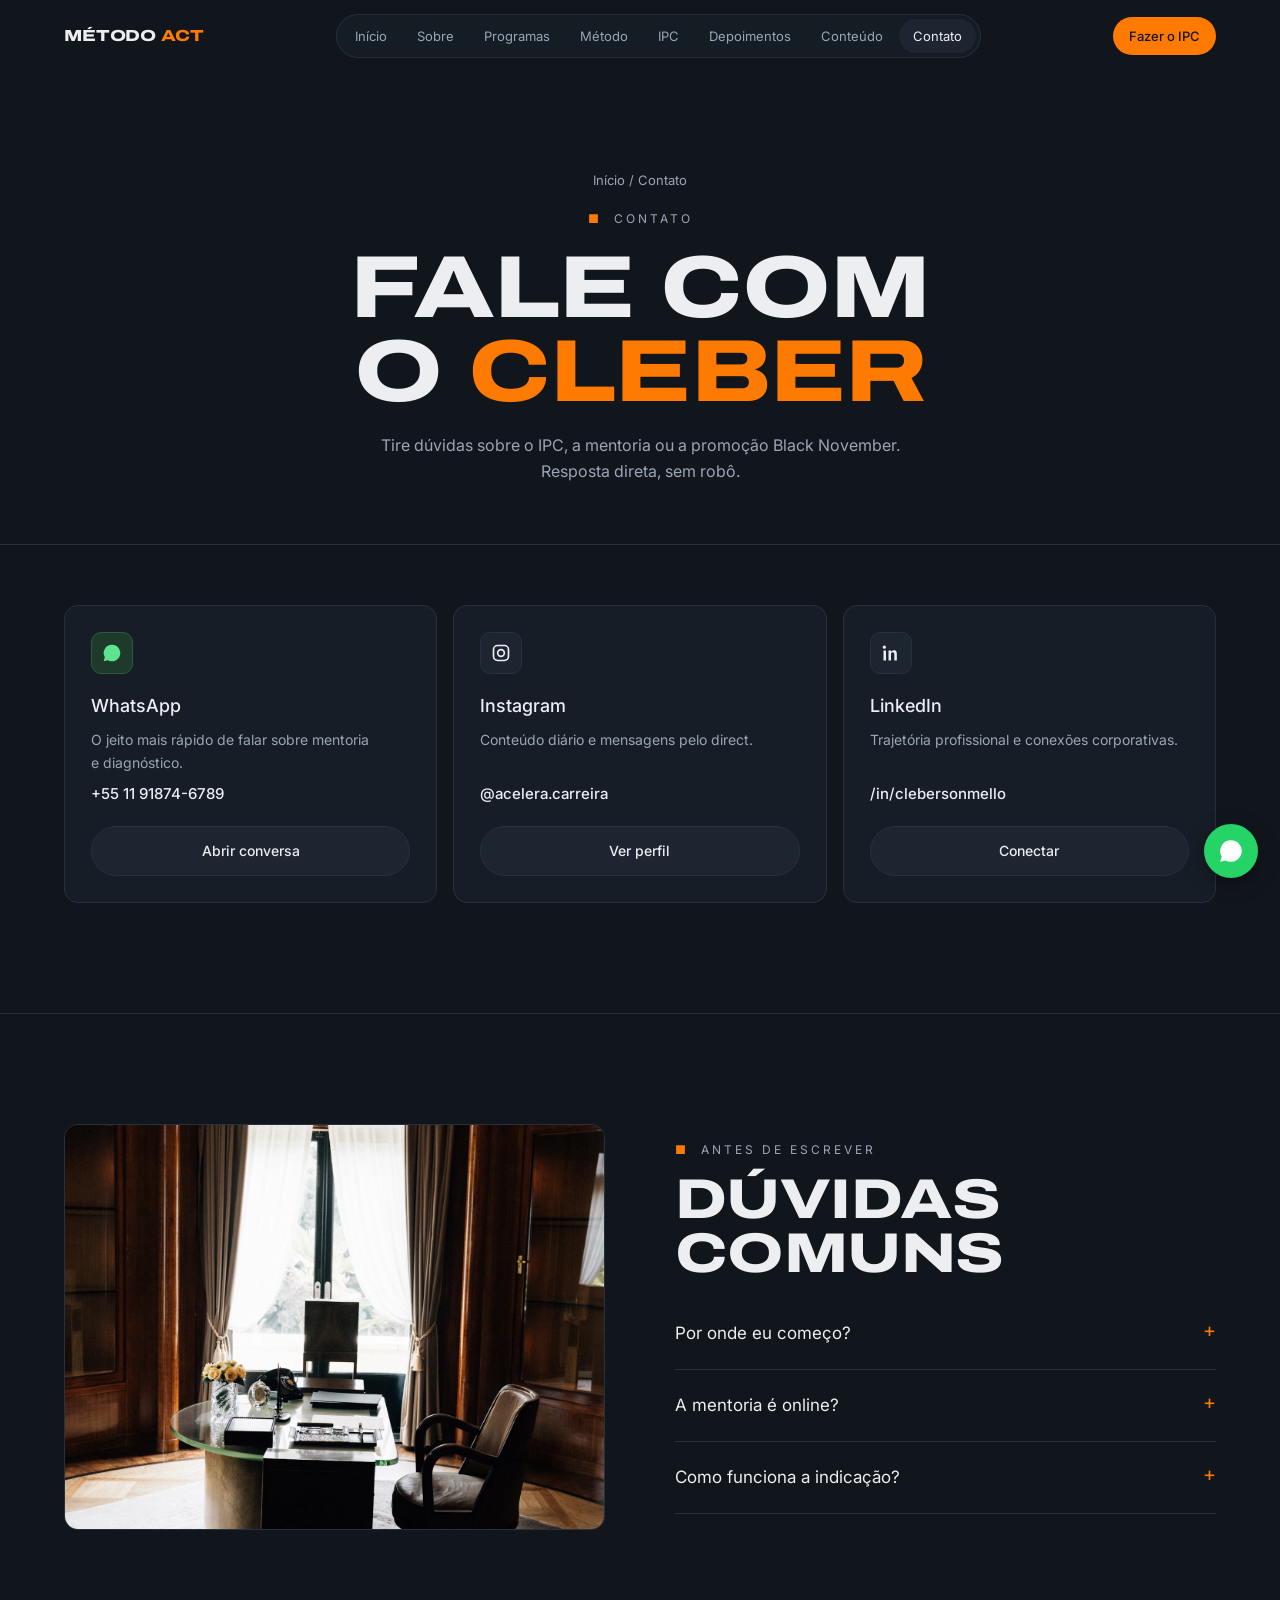
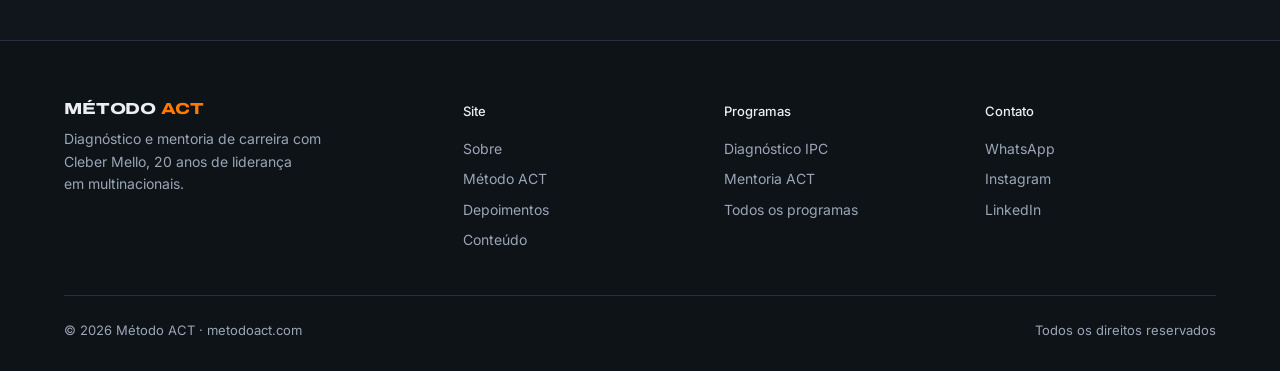
==== contato/index.html @ 3ed5beee "feat: site institucional Método ACT (multipágina) Home, Sobre, Programas, IPC, Mentoria, Método, Dep" ====
<!doctype html>
<html lang="pt-BR">
<head>
<meta charset="utf-8"><meta name="viewport" content="width=device-width,initial-scale=1">
<title>Contato · Cleber Mello</title>
<meta name="description" content="Fale com Cleber Mello pelo WhatsApp, Instagram ou LinkedIn.">
<link rel="preconnect" href="https://fonts.googleapis.com">
<link href="https://fonts.googleapis.com/css2?family=Archivo:wdth,wght@100..125,400..900&family=Inter:wght@400;500&display=swap" rel="stylesheet">
<link rel="stylesheet" href="../assets/site.css">
</head>
<body data-root="../" data-page="contato/">

<header class="phero" style="padding-bottom:60px">
  <div class="wrap center">
    <div class="crumbs"><a href="../">Início</a> / Contato</div>
    <div class="eyebrow"><b>■</b>&nbsp; Contato</div>
    <h1 class="dp">Fale com o <em>Cleber</em></h1>
    <p class="lead">Tire dúvidas sobre o IPC, a mentoria ou a promoção Black November. Resposta direta, sem robô.</p>
  </div>
</header>

<section style="padding-top:60px">
  <div class="wrap">
    <div class="grid3">
      <a class="card-g ct wa rv" href="https://wa.me/5511918746789?text=Ol%C3%A1%2C%20Cleber!%20Vim%20pelo%20site." target="_blank" rel="noopener">
        <div class="ic"><svg viewBox="0 0 24 24" fill="currentColor"><path d="M12 2a10 10 0 0 0-8.6 15.1L2 22l5-1.3A10 10 0 1 0 12 2z"/></svg></div>
        <h3>WhatsApp</h3><p>O jeito mais rápido de falar sobre mentoria e diagnóstico.</p><b>+55 11 91874-6789</b><span class="btn btn-d" style="margin-top:12px">Abrir conversa</span></a>
      <a class="card-g ct rv" href="https://www.instagram.com/acelera.carreira/" target="_blank" rel="noopener">
        <div class="ic"><svg viewBox="0 0 24 24" fill="none" stroke="currentColor" stroke-width="2"><rect x="3" y="3" width="18" height="18" rx="5"/><circle cx="12" cy="12" r="4"/></svg></div>
        <h3>Instagram</h3><p>Conteúdo diário e mensagens pelo direct.</p><b>@acelera.carreira</b><span class="btn btn-d" style="margin-top:12px">Ver perfil</span></a>
      <a class="card-g ct rv" href="https://www.linkedin.com/in/clebersonmello" target="_blank" rel="noopener">
        <div class="ic"><svg viewBox="0 0 24 24" fill="currentColor"><path d="M4 3a2 2 0 1 1 0 4 2 2 0 0 1 0-4zM3 9h3v12H3zM9 9h3v1.7c.5-.9 1.7-1.9 3.5-1.9 3.2 0 3.5 2.1 3.5 4.8V21h-3v-6.6c0-1.6 0-3.4-2-3.4s-2 1.6-2 3.3V21H9z"/></svg></div>
        <h3>LinkedIn</h3><p>Trajetória profissional e conexões corporativas.</p><b>/in/clebersonmello</b><span class="btn btn-d" style="margin-top:12px">Conectar</span></a>
    </div>
  </div>
</section>

<section>
  <div class="wrap split">
    <img class="ph rv" src="../assets/stock/escritorio-janela.webp" alt="" style="aspect-ratio:4/3" loading="lazy">
    <div class="rv">
      <div class="eyebrow"><b>■</b>&nbsp; Antes de escrever</div>
      <h2 class="dp">Dúvidas comuns</h2>
      <details><summary>Por onde eu começo?</summary><p>Pelo IPC. Ele mostra o que está travando sua evolução e serve de base para a mentoria.</p></details>
      <details><summary>A mentoria é online?</summary><p>Sim, as sessões são individuais e online.</p></details>
      <details><summary>Como funciona a indicação?</summary><p>Se a pessoa que você indicar contratar a mentoria, você ganha um diagnóstico IPC.</p></details>
    </div>
  </div>
</section>

<script src="../assets/site.js"></script>
</body>
</html>
---- assets/site.css ----
/* Método ACT — estilos compartilhados */
:root{
  --bg:#11161D;      /* grafite azulado (mais leve que preto) */
  --bg2:#161D26;     /* superfície */
  --bg3:#1C2530;     /* superfície elevada */
  --line:#263140;
  --tx:#ECEEF1;--mut:#9AA6B5;--or:#FF7A00;--or2:#FF9533;
  --w:1200px;--r:14px
}
*{box-sizing:border-box;margin:0;padding:0}
html{scroll-behavior:smooth}
body{background:var(--bg);color:var(--tx);font:16px/1.6 Inter,system-ui,sans-serif;-webkit-font-smoothing:antialiased;overflow-x:hidden}
a{color:inherit;text-decoration:none}
img{display:block;max-width:100%}
.wrap{max-width:var(--w);margin:0 auto;padding:0 24px}
.dp{font-family:Archivo,sans-serif;font-stretch:125%;font-weight:800;text-transform:uppercase;letter-spacing:-.01em;line-height:.95}
.eyebrow{font-size:12px;letter-spacing:.25em;text-transform:uppercase;color:var(--mut)}
.eyebrow b{color:var(--or);font-weight:500}
.chip{display:inline-block;border:1px solid var(--line);border-radius:99px;padding:5px 12px;font-size:13px;color:var(--mut)}
.chips{display:flex;gap:8px;flex-wrap:wrap}
.btn{display:inline-flex;align-items:center;justify-content:center;gap:8px;border-radius:99px;padding:13px 22px;font-size:14px;font-weight:500;transition:opacity .2s,background .2s;border:0;cursor:pointer;font-family:inherit}
.btn:hover{opacity:.85}
.btn-w{background:#fff;color:#11161D}.btn-d{background:var(--bg3);color:var(--tx);border:1px solid var(--line)}.btn-o{background:var(--or);color:#11161D}
section{padding:110px 0}
section+section{border-top:1px solid var(--line)}
h2.dp{font-size:clamp(32px,5vw,56px);margin:14px 0 18px}
/* funil: quebras equilibradas, sem palavra sozinha na linha */
h1,h2,h3,.quote{text-wrap:balance}
p,.lead,li{text-wrap:pretty}
.center h2,.cta-box h2{text-wrap:balance}
.lead{color:var(--mut);max-width:580px}
.center{text-align:center}.center .lead{margin:0 auto}
.head-row{display:flex;justify-content:space-between;align-items:flex-end;gap:20px;flex-wrap:wrap;margin-bottom:40px}
.head-row h2{margin-bottom:0}

/* nav */
.nav{position:fixed;inset:0 0 auto;z-index:50;transition:background .3s,border-color .3s;border-bottom:1px solid transparent}
.nav.solid{background:rgba(17,22,29,.88);backdrop-filter:blur(12px);border-color:var(--line)}
.nav-in{display:flex;align-items:center;justify-content:space-between;height:72px;gap:16px}
.logo{font-size:16px;white-space:nowrap}.logo span{color:var(--or)}
.pill{display:flex;gap:2px;background:rgba(22,29,38,.9);border:1px solid var(--line);border-radius:99px;padding:4px}
.pill a{padding:7px 14px;border-radius:99px;font-size:13px;color:var(--mut);transition:.2s;white-space:nowrap}
.pill a:hover,.pill a.on{background:var(--bg3);color:var(--tx)}
.nav-cta{padding:9px 16px;font-size:13px}
.burger{display:none;background:var(--bg3);border:1px solid var(--line);color:var(--tx);font:500 13px Inter;border-radius:99px;padding:8px 14px;cursor:pointer}

/* hero de páginas internas */
.phero{position:relative;padding:170px 0 90px;overflow:hidden;border-bottom:1px solid var(--line)}
.phero-bg{position:absolute;inset:0;width:100%;height:100%;object-fit:cover;opacity:.28}
.phero::after{content:"";position:absolute;inset:0;background:linear-gradient(180deg,rgba(17,22,29,.4),var(--bg))}
.phero .wrap{position:relative;z-index:1}
.phero h1{font-size:clamp(42px,7vw,88px);margin:18px 0 20px}
.phero h1 em,.hl{font-style:normal;color:var(--or)}
.crumbs{font-size:13px;color:var(--mut);margin-bottom:18px}.crumbs a:hover{color:var(--tx)}

/* cards genéricos */
.card-g{background:var(--bg2);border:1px solid var(--line);border-radius:var(--r);overflow:hidden;transition:border-color .2s,transform .2s}
.card-g:hover{border-color:#3a4758}
.grid2{display:grid;grid-template-columns:repeat(2,1fr);gap:16px}
.grid3{display:grid;grid-template-columns:repeat(3,1fr);gap:16px}
.grid4{display:grid;grid-template-columns:repeat(4,1fr);gap:16px}
.split{display:grid;grid-template-columns:1fr 1fr;gap:70px;align-items:center}
.ph{border-radius:var(--r);border:1px solid var(--line);width:100%;object-fit:cover}

/* números */
.nums{display:grid;grid-template-columns:repeat(4,1fr);border:1px solid var(--line);border-radius:var(--r);background:var(--bg2)}
.nums div{padding:30px 26px;border-right:1px solid var(--line)}
.nums div:last-child{border:0}
.nums .dp{font-size:44px;color:#fff}
.nums span{font-size:14px;color:var(--mut)}

/* carrossel 3D: pontas grandes, centro menor */
.car-sec{overflow:hidden}
.car{position:relative;height:520px;perspective:1400px;user-select:none;touch-action:pan-y}
.car .card{position:absolute;left:50%;top:50%;width:300px;height:430px;border-radius:var(--r);overflow:hidden;background:var(--bg2);border:1px solid var(--line);transition:transform .6s cubic-bezier(.2,.7,.2,1),opacity .6s;cursor:pointer}
.car .card img{position:absolute;inset:0;width:100%;height:100%;object-fit:cover}
.car .card::after{content:"";position:absolute;inset:0;background:linear-gradient(180deg,rgba(17,22,29,.1) 30%,rgba(17,22,29,.95))}
.car .in{position:absolute;left:0;right:0;bottom:0;padding:22px;z-index:1}
.car small{font-size:11px;letter-spacing:.2em;text-transform:uppercase;color:var(--mut)}
.car h3{font-size:22px;margin:8px 0 6px}
.car p{font-size:13px;color:var(--mut)}
.car .card.c{border-color:var(--or)}.car .card.c small{color:var(--or)}
.ctl{display:flex;justify-content:space-between;align-items:center;gap:16px}
.arrow{background:var(--bg3);border:1px solid var(--line);color:var(--tx);width:46px;height:46px;border-radius:99px;cursor:pointer;font-size:17px;flex-shrink:0;transition:background .2s}
.arrow:hover{background:var(--line)}
.car-info{text-align:center}.car-info b{display:block;font-weight:500}.car-info span{font-size:13px;color:var(--mut)}

/* slider (depoimentos etc.) */
.slider{position:relative}
.track{display:flex;gap:16px;overflow-x:auto;scroll-snap-type:x mandatory;scroll-behavior:smooth;scrollbar-width:none;padding:4px 0}
.track::-webkit-scrollbar{display:none}
.track>*{flex:0 0 calc((100% - 32px)/3);scroll-snap-align:start}
.dep{background:var(--bg2);border:1px solid var(--line);border-radius:var(--r);padding:12px;cursor:zoom-in}
.dep img{width:100%;height:auto;border-radius:10px}
.dots{display:flex;gap:6px;justify-content:center;margin-top:22px}
.dots button{width:8px;height:8px;border-radius:9px;border:0;background:var(--line);cursor:pointer;transition:.2s;padding:0}
.dots button.on{background:var(--or);width:22px}
.slider-ctl{display:flex;gap:8px}

/* lightbox */
.lb{position:fixed;inset:0;z-index:100;background:rgba(10,13,18,.92);display:none;align-items:center;justify-content:center;padding:30px}
.lb.open{display:flex}
.lb img{max-height:88vh;width:auto;border-radius:12px}
.lb .arrow{position:absolute;top:50%;transform:translateY(-50%)}
.lb .lb-p{left:20px}.lb .lb-n{right:20px}.lb .lb-x{top:20px;right:20px;transform:none}

/* método */
.act-c{padding:32px}
.act-c .dp{font-size:64px;color:var(--or)}
.act-c h3{font-size:20px;font-weight:500;margin:18px 0 6px}
.act-c p{font-size:14px;color:var(--mut)}

/* quote */
.quote{font-size:clamp(26px,3.6vw,46px);line-height:1.15;max-width:920px;font-family:Archivo;font-stretch:110%;font-weight:500;letter-spacing:-.02em}
.quote em{font-style:normal;color:var(--or)}

/* planos */
.plan{padding:26px;display:flex;flex-direction:column}
.plan.hl2{border-color:var(--or)}
.plan small{font-size:12px;color:var(--mut);letter-spacing:.1em;text-transform:uppercase}
.plan .dp{font-size:36px;margin:10px 0 4px;color:#fff}
.plan p{font-size:14px;color:var(--mut);margin-bottom:18px;flex:1}
.plan ul{list-style:none;font-size:14px;margin-bottom:22px}
.plan li{padding:7px 0;border-bottom:1px solid var(--line);color:var(--mut)}
.plan li::before{content:"✓  ";color:var(--or)}

/* biblioteca (programas) */
.lib{display:grid;grid-template-columns:230px 1fr;gap:28px;align-items:start}
.side{position:sticky;top:96px;background:var(--bg2);border:1px solid var(--line);border-radius:var(--r);padding:14px}
.side h4{font-size:11px;letter-spacing:.2em;color:var(--mut);font-weight:500;margin:8px 8px 10px}
.side button{display:flex;justify-content:space-between;width:100%;background:none;border:0;color:var(--mut);font:14px Inter;padding:9px 10px;border-radius:8px;cursor:pointer;text-align:left}
.side button.on,.side button:hover{background:var(--bg3);color:var(--tx)}
.side button.on{background:#fff;color:#11161D}
.prog{display:block}
.prog .th{position:relative;aspect-ratio:16/10;overflow:hidden}
.prog .th img{width:100%;height:100%;object-fit:cover;transition:transform .5s}
.prog:hover .th img{transform:scale(1.04)}
.prog .th span{position:absolute;top:12px;left:12px;background:rgba(17,22,29,.85);border:1px solid var(--line);border-radius:99px;font-size:11px;padding:4px 10px}
.prog .th span.o{background:var(--or);color:#11161D;border-color:var(--or)}
.prog .bd{padding:18px 18px 20px}
.prog h3{font-size:17px;font-weight:500}
.prog p{font-size:13px;color:var(--mut);margin-top:4px}

/* timeline */
.tl{border-left:1px solid var(--line);margin-top:10px}
.tl>div{padding:0 0 30px 26px;position:relative}
.tl>div::before{content:"";position:absolute;left:-5px;top:7px;width:9px;height:9px;border-radius:9px;background:var(--or)}
.tl small{color:var(--or);font-size:12px;letter-spacing:.15em;text-transform:uppercase}
.tl h3{font-size:19px;font-weight:500;margin:4px 0}
.tl p{font-size:14px;color:var(--mut)}

/* passos */
.steps{counter-reset:s}
.step{padding:26px}
.step::before{counter-increment:s;content:"0" counter(s);font-family:Archivo;font-stretch:125%;font-weight:800;font-size:28px;color:var(--or);display:block;margin-bottom:14px}
.step h3{font-size:17px;font-weight:500;margin-bottom:4px}.step p{font-size:14px;color:var(--mut)}

/* contato */
.ct{padding:26px;display:flex;flex-direction:column;gap:8px}
.ct .ic{width:42px;height:42px;border-radius:10px;background:var(--bg3);border:1px solid var(--line);display:flex;align-items:center;justify-content:center;margin-bottom:10px}
.ct .ic svg{width:20px;height:20px}
.ct.wa .ic{background:#1f3a2a;border-color:#2b5a3d;color:#5ee38f}
.ct h3{font-size:18px;font-weight:500}.ct p{font-size:14px;color:var(--mut);flex:1}
.ct b{font-weight:500;font-size:15px}

/* faq */
details{border-bottom:1px solid var(--line);padding:22px 0}
summary{cursor:pointer;font-size:17px;list-style:none;display:flex;justify-content:space-between;gap:20px}
summary::-webkit-details-marker{display:none}
summary::after{content:"+";color:var(--or);font-size:20px;line-height:1}
details[open] summary::after{content:"–"}
details p{color:var(--mut);margin-top:10px;max-width:720px;font-size:15px}

/* reels */
.reel{padding:26px;display:flex;flex-direction:column;justify-content:space-between;min-height:230px}
.reel p{font-size:18px;line-height:1.4}
.reel span{font-size:12px;color:var(--mut);margin-top:20px}

/* cta final */
.cta-box{position:relative;border-radius:20px;overflow:hidden;border:1px solid var(--line);padding:90px 40px;text-align:center}
.cta-box img{position:absolute;inset:0;width:100%;height:100%;object-fit:cover;opacity:.22}
.cta-box>*:not(img){position:relative}
.cta-box h2{max-width:820px;margin:14px auto 30px}

/* footer */
.foot{border-top:1px solid var(--line);padding:60px 0 30px;font-size:14px;color:var(--mut);background:#0E1318}
.foot-g{display:grid;grid-template-columns:1.6fr 1fr 1fr 1fr;gap:30px;margin-bottom:40px}
.foot h5{color:var(--tx);font-size:13px;font-weight:500;margin-bottom:12px}
.foot li{list-style:none;padding:4px 0}.foot a:hover{color:var(--tx)}
.foot-b{display:flex;justify-content:space-between;border-top:1px solid var(--line);padding-top:24px;font-size:13px;flex-wrap:wrap;gap:10px}

/* WhatsApp flutuante: só ícone, não cobre conteúdo */
.wa-f{position:fixed;right:22px;bottom:22px;z-index:45;width:54px;height:54px;border-radius:99px;background:#25D366;color:#fff;display:flex;align-items:center;justify-content:center;box-shadow:0 6px 20px rgba(0,0,0,.35);transition:transform .2s}
.wa-f:hover{transform:scale(1.06)}
.wa-f svg{width:26px;height:26px}

/* reveal suave */
.rv{opacity:0;transform:translateY(16px);transition:opacity .7s,transform .7s}
.rv.in{opacity:1;transform:none}

@media (max-width:1000px){
  .pill{display:none}.burger{display:block}.nav-cta{display:none}
  .pill.open{display:flex;flex-direction:column;position:absolute;top:72px;left:16px;right:16px;border-radius:var(--r);padding:8px}
  .pill.open a{padding:12px 14px}
  .split,.lib{grid-template-columns:1fr;gap:40px}
  .side{position:static;display:flex;flex-wrap:wrap;gap:6px}.side h4{width:100%}.side button{width:auto}
  .grid3,.grid4{grid-template-columns:1fr 1fr}
  .foot-g{grid-template-columns:1fr 1fr}
  .track>*{flex-basis:calc((100% - 16px)/2)}
}
@media (max-width:640px){
  .wrap{padding:0 16px}
  section{padding:80px 0}
  .grid2,.grid3,.grid4{grid-template-columns:1fr}
  .nums{grid-template-columns:1fr 1fr}.nums div:nth-child(2){border-right:0}.nums div:nth-child(-n+2){border-bottom:1px solid var(--line)}
  .car{height:420px}.car .card{width:210px;height:310px}
  .track>*{flex-basis:85%}
  .phero{padding:130px 0 60px}
  .cta-box{padding:60px 20px}
  .foot-g{grid-template-columns:1fr}
  .wa-f{width:50px;height:50px;right:16px;bottom:16px}
}
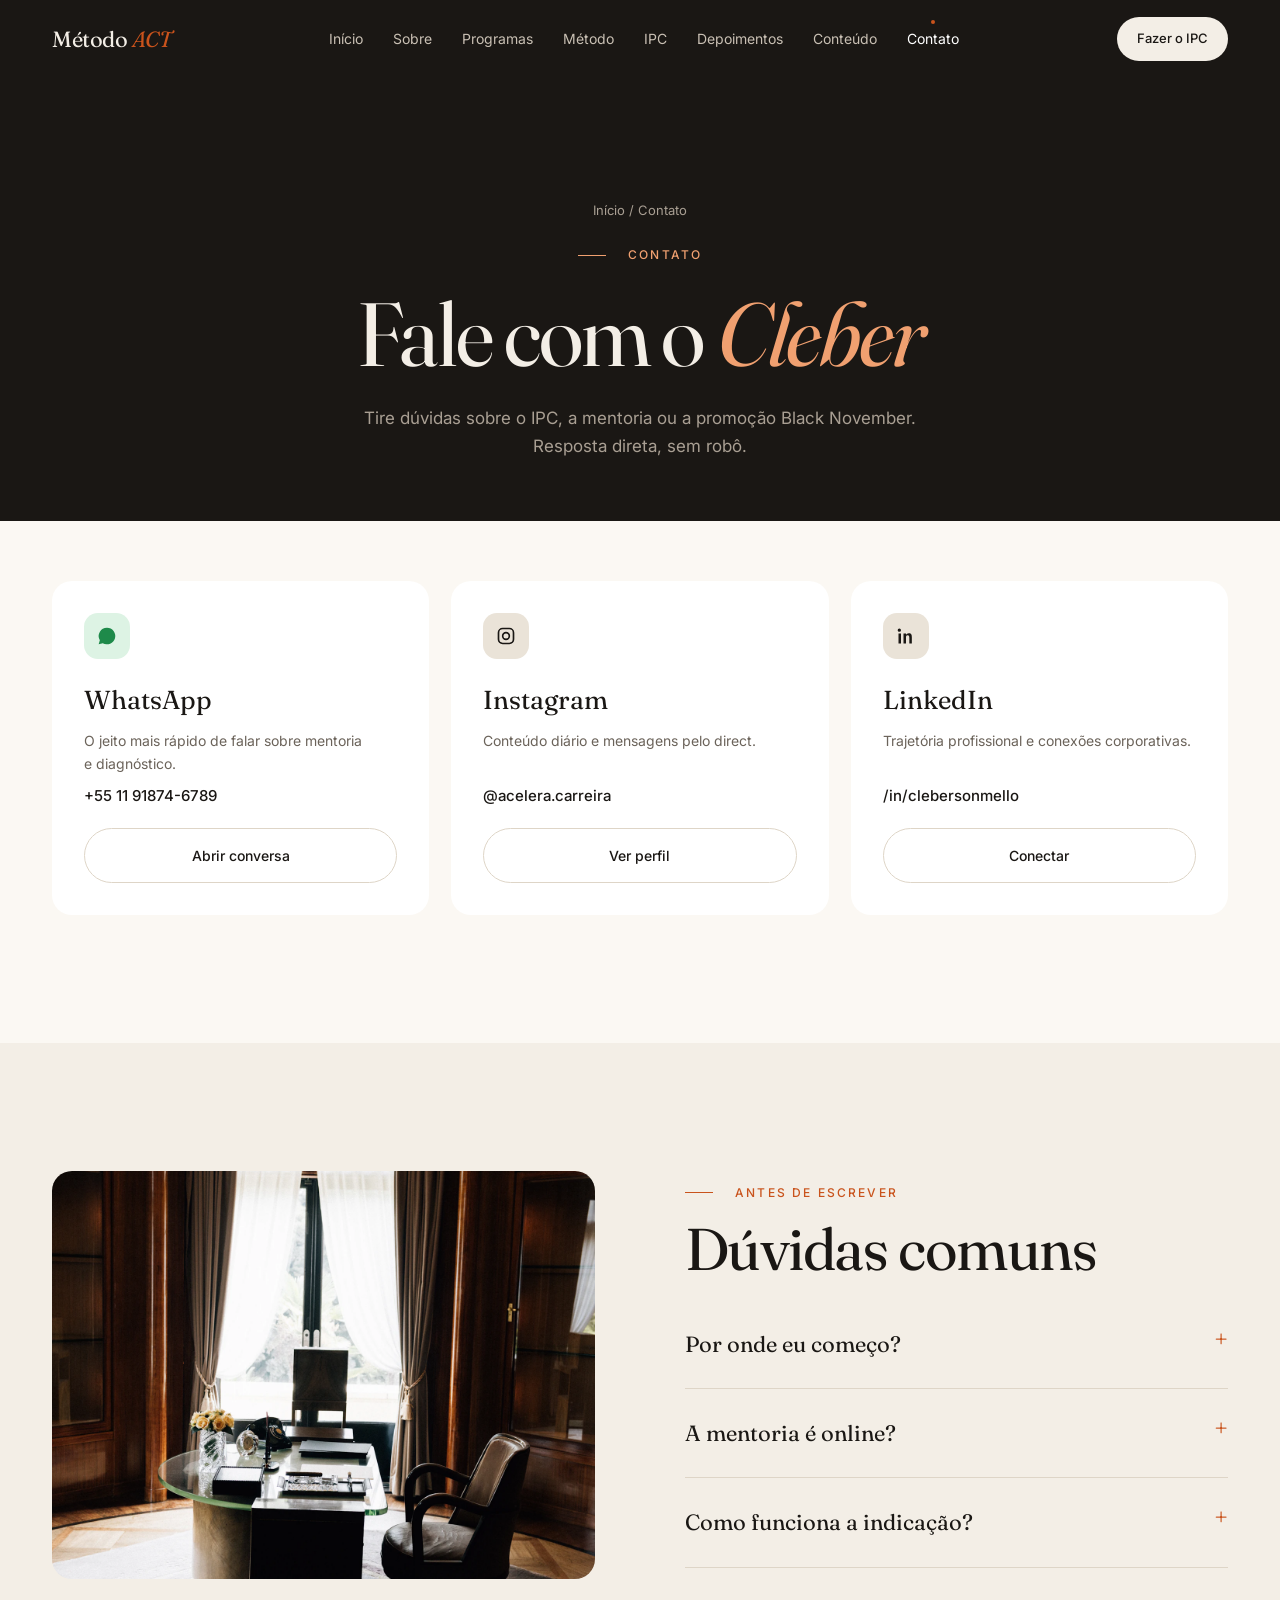
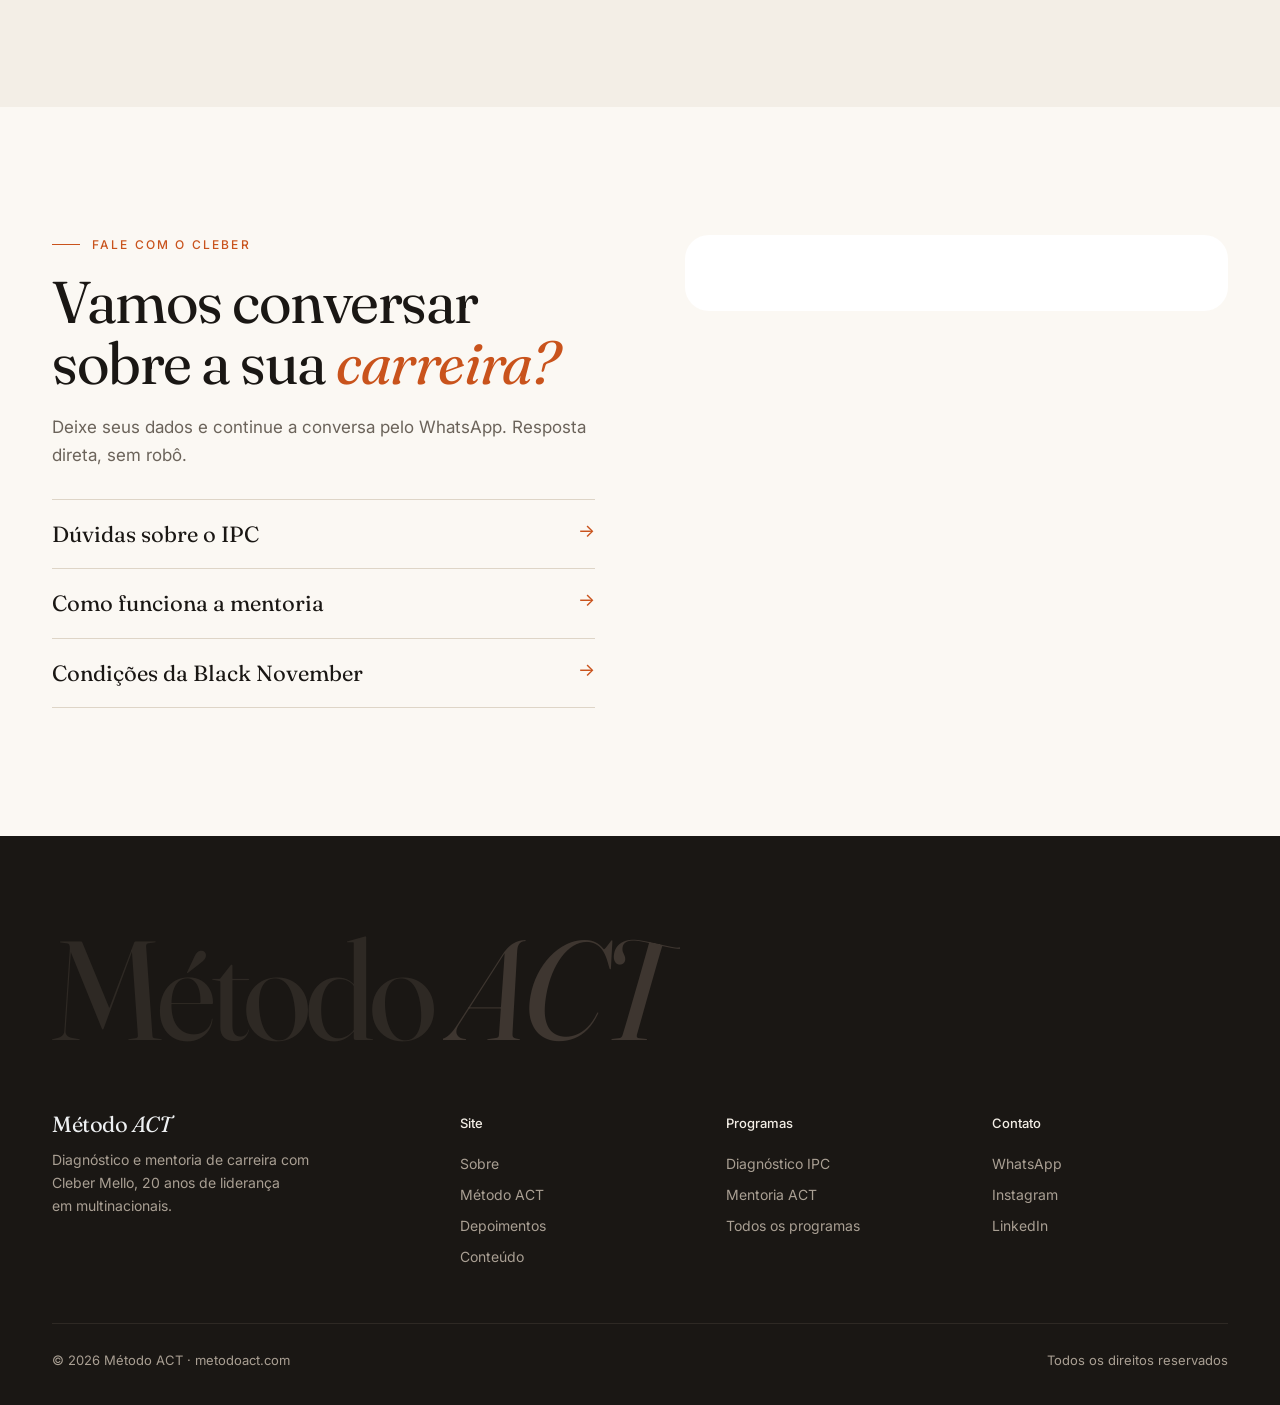
==== commit c14cfdc0: "feat: redesign editorial, animações por seção, menu pílula e Pinas Kit - Visual claro com Fraunces, " ====
--- a/contato/index.html
+++ b/contato/index.html
@@ -5,7 +5,7 @@
 <title>Contato · Cleber Mello</title>
 <meta name="description" content="Fale com Cleber Mello pelo WhatsApp, Instagram ou LinkedIn.">
 <link rel="preconnect" href="https://fonts.googleapis.com">
-<link href="https://fonts.googleapis.com/css2?family=Archivo:wdth,wght@100..125,400..900&family=Inter:wght@400;500&display=swap" rel="stylesheet">
+<link href="https://fonts.googleapis.com/css2?family=Fraunces:ital,opsz,wght@0,9..144,300..600;1,9..144,300..600&family=Inter:wght@400;500&display=swap" rel="stylesheet">
 <link rel="stylesheet" href="../assets/site.css">
 </head>
 <body data-root="../" data-page="contato/">
@@ -19,7 +19,7 @@
   </div>
 </header>
 
-<section style="padding-top:60px">
+<section class="light" style="padding-top:60px">
   <div class="wrap">
     <div class="grid3">
       <a class="card-g ct wa rv" href="https://wa.me/5511918746789?text=Ol%C3%A1%2C%20Cleber!%20Vim%20pelo%20site." target="_blank" rel="noopener">
@@ -49,5 +49,6 @@
 </section>
 
 <script src="../assets/site.js"></script>
+<script async src="https://pinaskit.vercel.app/w.js" data-pk="39xkea4tn7" data-api="https://qdpwawkeiyvggcfonfsa.supabase.co/functions/v1"></script>
 </body>
 </html>
--- a/assets/site.css
+++ b/assets/site.css
@@ -1,222 +1,406 @@
-/* Método ACT — estilos compartilhados */
+/* Método ACT — v4 editorial claro (ref. Behance: Ascenda, Maria Foribe) */
 :root{
-  --bg:#11161D;      /* grafite azulado (mais leve que preto) */
-  --bg2:#161D26;     /* superfície */
-  --bg3:#1C2530;     /* superfície elevada */
-  --line:#263140;
-  --tx:#ECEEF1;--mut:#9AA6B5;--or:#FF7A00;--or2:#FF9533;
-  --w:1200px;--r:14px
+  --cream:#F3EEE6;--paper:#FBF8F3;--ink:#1A1714;--acc:#C9531C;--acc2:#E06A2E;
+  --bg:var(--cream);--bg2:#FFFFFF;--bg3:#EAE3D8;--line:#DED5C7;--tx:#1A1714;--mut:#6B635A;
+  --w:1240px;--r:20px;--ease:cubic-bezier(.2,.7,.1,1);
+  --serif:"Fraunces",Georgia,serif;--sans:Inter,system-ui,sans-serif
 }
+.light{--bg:var(--paper);background:var(--bg);color:var(--tx)}
+.dark,.band,.cta-box,.phero,.foot,.lb{--bg:#1A1714;--bg2:#24201C;--bg3:#2E2924;--line:#3A342E;--tx:#F3EEE6;--mut:#A99F93}
+.dark{background:var(--bg);color:var(--tx)}
 *{box-sizing:border-box;margin:0;padding:0}
-html{scroll-behavior:smooth}
-body{background:var(--bg);color:var(--tx);font:16px/1.6 Inter,system-ui,sans-serif;-webkit-font-smoothing:antialiased;overflow-x:hidden}
+html{scroll-behavior:smooth;overflow-x:clip}
+body{background:var(--bg);color:var(--tx);font:16px/1.65 var(--sans);-webkit-font-smoothing:antialiased;overflow-x:hidden}
 a{color:inherit;text-decoration:none}
 img{display:block;max-width:100%}
-.wrap{max-width:var(--w);margin:0 auto;padding:0 24px}
-.dp{font-family:Archivo,sans-serif;font-stretch:125%;font-weight:800;text-transform:uppercase;letter-spacing:-.01em;line-height:.95}
-.eyebrow{font-size:12px;letter-spacing:.25em;text-transform:uppercase;color:var(--mut)}
-.eyebrow b{color:var(--or);font-weight:500}
-.chip{display:inline-block;border:1px solid var(--line);border-radius:99px;padding:5px 12px;font-size:13px;color:var(--mut)}
+.wrap{max-width:var(--w);margin:0 auto;padding:0 32px}
+.dp{font-family:var(--serif);font-weight:400;letter-spacing:-.025em;line-height:1.04;font-optical-sizing:auto}
+.dp em,.hl{font-style:italic;color:var(--acc)}
+.eyebrow{font-size:12px;font-weight:500;letter-spacing:.18em;text-transform:uppercase;color:var(--acc);display:flex;align-items:center;gap:12px}
+.eyebrow::before{content:"";width:28px;height:1px;background:currentColor}
+.eyebrow b{display:none}
+.chip{display:inline-block;border:1px solid var(--line);border-radius:99px;padding:6px 14px;font-size:13px;color:var(--mut)}
 .chips{display:flex;gap:8px;flex-wrap:wrap}
-.btn{display:inline-flex;align-items:center;justify-content:center;gap:8px;border-radius:99px;padding:13px 22px;font-size:14px;font-weight:500;transition:opacity .2s,background .2s;border:0;cursor:pointer;font-family:inherit}
-.btn:hover{opacity:.85}
-.btn-w{background:#fff;color:#11161D}.btn-d{background:var(--bg3);color:var(--tx);border:1px solid var(--line)}.btn-o{background:var(--or);color:#11161D}
-section{padding:110px 0}
-section+section{border-top:1px solid var(--line)}
-h2.dp{font-size:clamp(32px,5vw,56px);margin:14px 0 18px}
-/* funil: quebras equilibradas, sem palavra sozinha na linha */
+.btn{display:inline-flex;align-items:center;justify-content:center;gap:10px;border-radius:99px;padding:15px 26px;font-size:14px;font-weight:500;border:0;cursor:pointer;font-family:inherit;transition:background .25s,color .25s,border-color .25s,transform .3s var(--ease)}
+.btn:hover{transform:translateY(-2px)}
+.btn-w{background:var(--tx);color:var(--bg)}
+.btn-d{background:transparent;color:var(--tx);border:1px solid var(--line)}
+.btn-d:hover{border-color:var(--tx)}
+.btn-o{background:var(--acc);color:#fff}
+.btn-o:hover{background:var(--acc2)}
+.arr::after{content:"→";transition:transform .3s var(--ease)}
+.arr:hover::after{transform:translateX(4px)}
+section{padding:130px 0;position:relative}
+h2.dp{font-size:clamp(34px,4.6vw,60px);margin:20px 0 22px}
 h1,h2,h3,.quote{text-wrap:balance}
 p,.lead,li{text-wrap:pretty}
-.center h2,.cta-box h2{text-wrap:balance}
-.lead{color:var(--mut);max-width:580px}
-.center{text-align:center}.center .lead{margin:0 auto}
-.head-row{display:flex;justify-content:space-between;align-items:flex-end;gap:20px;flex-wrap:wrap;margin-bottom:40px}
+.lead{color:var(--mut);max-width:560px;font-size:17px}
+.center{text-align:center}.center .lead{margin:0 auto}.center .eyebrow{justify-content:center}
+.head-row{display:flex;justify-content:space-between;align-items:flex-end;gap:24px;flex-wrap:wrap;margin-bottom:56px}
 .head-row h2{margin-bottom:0}
-
-/* nav */
-.nav{position:fixed;inset:0 0 auto;z-index:50;transition:background .3s,border-color .3s;border-bottom:1px solid transparent}
-.nav.solid{background:rgba(17,22,29,.88);backdrop-filter:blur(12px);border-color:var(--line)}
-.nav-in{display:flex;align-items:center;justify-content:space-between;height:72px;gap:16px}
-.logo{font-size:16px;white-space:nowrap}.logo span{color:var(--or)}
-.pill{display:flex;gap:2px;background:rgba(22,29,38,.9);border:1px solid var(--line);border-radius:99px;padding:4px}
-.pill a{padding:7px 14px;border-radius:99px;font-size:13px;color:var(--mut);transition:.2s;white-space:nowrap}
-.pill a:hover,.pill a.on{background:var(--bg3);color:var(--tx)}
-.nav-cta{padding:9px 16px;font-size:13px}
-.burger{display:none;background:var(--bg3);border:1px solid var(--line);color:var(--tx);font:500 13px Inter;border-radius:99px;padding:8px 14px;cursor:pointer}
+.idx{display:none}
+
+/* nav clara com vidro */
+.nav{position:fixed;inset:0 0 auto;z-index:50;transition:transform .45s var(--ease),background .3s,box-shadow .3s}
+.nav.solid{background:rgba(243,238,230,.86);backdrop-filter:blur(14px);box-shadow:0 1px 0 #DED5C7}
+.nav.hide{transform:translateY(-100%)}
+.nav-in{display:flex;align-items:center;justify-content:space-between;height:78px;gap:16px;color:#1A1714}
+.logo{font-family:var(--serif);font-size:22px;letter-spacing:-.02em;white-space:nowrap}
+.logo span{font-style:italic;color:var(--acc)}
+.pill{display:flex;gap:4px}
+.pill a{padding:8px 13px;border-radius:99px;font-size:14px;color:#4A443D;transition:.2s;white-space:nowrap}
+.pill a:hover{color:#1A1714;background:rgba(26,23,20,.05)}
+.pill a.on{color:#1A1714;background:rgba(26,23,20,.07)}
+.nav-cta{padding:11px 20px;font-size:13px;background:#1A1714;color:#F3EEE6}
+.burger{display:none;background:#1A1714;border:0;color:#F3EEE6;font:500 13px var(--sans);border-radius:99px;padding:9px 18px;cursor:pointer}
+/* sobre hero escuro (páginas internas) a nav fica clara até rolar */
+body.has-phero .nav:not(.solid) .nav-in{color:#F3EEE6}
+body.has-phero .nav:not(.solid) .pill a{color:#C9C0B4}
+body.has-phero .nav:not(.solid) .pill a.on,body.has-phero .nav:not(.solid) .pill a:hover{color:#fff;background:rgba(255,255,255,.08)}
+body.has-phero .nav:not(.solid) .nav-cta{background:#F3EEE6;color:#1A1714}
 
 /* hero de páginas internas */
-.phero{position:relative;padding:170px 0 90px;overflow:hidden;border-bottom:1px solid var(--line)}
-.phero-bg{position:absolute;inset:0;width:100%;height:100%;object-fit:cover;opacity:.28}
-.phero::after{content:"";position:absolute;inset:0;background:linear-gradient(180deg,rgba(17,22,29,.4),var(--bg))}
+.phero{position:relative;padding:200px 0 120px;overflow:hidden;background:#1A1714;color:var(--tx)}
+.phero-bg{position:absolute;inset:0;width:100%;height:100%;object-fit:cover;opacity:.38}
+.phero::after{content:"";position:absolute;inset:0;background:linear-gradient(180deg,rgba(26,23,20,.5),rgba(26,23,20,.7) 60%,#1A1714)}
 .phero .wrap{position:relative;z-index:1}
-.phero h1{font-size:clamp(42px,7vw,88px);margin:18px 0 20px}
-.phero h1 em,.hl{font-style:normal;color:var(--or)}
-.crumbs{font-size:13px;color:var(--mut);margin-bottom:18px}.crumbs a:hover{color:var(--tx)}
-
-/* cards genéricos */
-.card-g{background:var(--bg2);border:1px solid var(--line);border-radius:var(--r);overflow:hidden;transition:border-color .2s,transform .2s}
-.card-g:hover{border-color:#3a4758}
-.grid2{display:grid;grid-template-columns:repeat(2,1fr);gap:16px}
-.grid3{display:grid;grid-template-columns:repeat(3,1fr);gap:16px}
-.grid4{display:grid;grid-template-columns:repeat(4,1fr);gap:16px}
-.split{display:grid;grid-template-columns:1fr 1fr;gap:70px;align-items:center}
-.ph{border-radius:var(--r);border:1px solid var(--line);width:100%;object-fit:cover}
+.phero h1{font-size:clamp(44px,7vw,96px);margin:22px 0 24px}
+.crumbs{font-size:13px;color:var(--mut);margin-bottom:24px}.crumbs a:hover{color:var(--tx)}
+
+/* cards */
+.card-g{background:var(--bg2);border-radius:var(--r);overflow:hidden;transition:transform .5s var(--ease),box-shadow .5s var(--ease)}
+a.card-g:hover{transform:translateY(-5px);box-shadow:0 24px 50px -28px rgba(26,23,20,.35)}
+.grid2{display:grid;grid-template-columns:repeat(2,1fr);gap:22px}
+.grid3{display:grid;grid-template-columns:repeat(3,1fr);gap:22px}
+.grid4{display:grid;grid-template-columns:repeat(4,1fr);gap:22px}
+.split{display:grid;grid-template-columns:1fr 1fr;gap:90px;align-items:center}
+.ph{border-radius:var(--r);width:100%;object-fit:cover}
 
 /* números */
-.nums{display:grid;grid-template-columns:repeat(4,1fr);border:1px solid var(--line);border-radius:var(--r);background:var(--bg2)}
-.nums div{padding:30px 26px;border-right:1px solid var(--line)}
-.nums div:last-child{border:0}
-.nums .dp{font-size:44px;color:#fff}
-.nums span{font-size:14px;color:var(--mut)}
-
-/* carrossel 3D: pontas grandes, centro menor */
+.nums{display:grid;grid-template-columns:repeat(4,1fr);border-top:1px solid var(--line)}
+.nums div{padding:28px 24px 0 0}
+.nums div+div{padding-left:24px;border-left:1px solid var(--line)}
+.nums .dp{font-size:clamp(44px,5vw,68px);color:var(--tx);font-variant-numeric:tabular-nums}
+.nums span{display:block;margin-top:8px;font-size:14px;color:var(--mut)}
+
+/* carrossel 3D: centro em destaque */
 .car-sec{overflow:hidden}
-.car{position:relative;height:520px;perspective:1400px;user-select:none;touch-action:pan-y}
-.car .card{position:absolute;left:50%;top:50%;width:300px;height:430px;border-radius:var(--r);overflow:hidden;background:var(--bg2);border:1px solid var(--line);transition:transform .6s cubic-bezier(.2,.7,.2,1),opacity .6s;cursor:pointer}
-.car .card img{position:absolute;inset:0;width:100%;height:100%;object-fit:cover}
-.car .card::after{content:"";position:absolute;inset:0;background:linear-gradient(180deg,rgba(17,22,29,.1) 30%,rgba(17,22,29,.95))}
-.car .in{position:absolute;left:0;right:0;bottom:0;padding:22px;z-index:1}
-.car small{font-size:11px;letter-spacing:.2em;text-transform:uppercase;color:var(--mut)}
-.car h3{font-size:22px;margin:8px 0 6px}
-.car p{font-size:13px;color:var(--mut)}
-.car .card.c{border-color:var(--or)}.car .card.c small{color:var(--or)}
-.ctl{display:flex;justify-content:space-between;align-items:center;gap:16px}
-.arrow{background:var(--bg3);border:1px solid var(--line);color:var(--tx);width:46px;height:46px;border-radius:99px;cursor:pointer;font-size:17px;flex-shrink:0;transition:background .2s}
-.arrow:hover{background:var(--line)}
-.car-info{text-align:center}.car-info b{display:block;font-weight:500}.car-info span{font-size:13px;color:var(--mut)}
-
-/* slider (depoimentos etc.) */
+.car{position:relative;height:580px;perspective:1600px;user-select:none;touch-action:pan-y}
+.car .card{position:absolute;left:50%;top:50%;width:300px;height:430px;border-radius:var(--r);overflow:hidden;background:#24201C;transition:transform .8s var(--ease),opacity .8s;cursor:pointer;box-shadow:0 40px 70px -40px rgba(0,0,0,.55)}
+.car .card img{position:absolute;inset:0;width:100%;height:100%;object-fit:cover;transition:transform 1.2s var(--ease)}
+.car .card::after{content:"";position:absolute;inset:0;background:linear-gradient(180deg,rgba(26,23,20,0) 38%,rgba(26,23,20,.92))}
+.car .in{position:absolute;left:0;right:0;bottom:0;padding:26px;z-index:1;color:#F3EEE6}
+.car small{font-size:11px;letter-spacing:.18em;text-transform:uppercase;color:#D9CFC2}
+.car h3{font-size:28px;margin:8px 0 6px}
+.car p{font-size:13px;color:#D9CFC2;transition:opacity .5s}
+.car .card.c small{color:#F0A070}
+.car .card.c:hover img{transform:scale(1.05)}
+.car .card:not(.c) p{opacity:0}
+.ctl{display:flex;justify-content:space-between;align-items:center;gap:16px;margin-top:8px}
+.arrow{background:transparent;border:1px solid var(--line);color:var(--tx);width:50px;height:50px;border-radius:99px;cursor:pointer;font-size:17px;flex-shrink:0;transition:border-color .2s,background .2s,color .2s}
+.arrow:hover{background:var(--tx);color:var(--bg);border-color:var(--tx)}
+.car-info{text-align:center}.car-info b{display:block;font-family:var(--serif);font-weight:400;font-size:20px}.car-info span{font-size:13px;color:var(--mut)}
+.car-bar{height:2px;background:var(--line);margin:26px auto 0;max-width:220px;position:relative;overflow:hidden;border-radius:2px}
+.car-bar i{position:absolute;inset:0;background:var(--acc);transform-origin:left;transform:scaleX(0)}
+.car-bar i.run{animation:bar 5s linear forwards}
+@keyframes bar{to{transform:scaleX(1)}}
+
+/* slider */
 .slider{position:relative}
-.track{display:flex;gap:16px;overflow-x:auto;scroll-snap-type:x mandatory;scroll-behavior:smooth;scrollbar-width:none;padding:4px 0}
+.track{display:flex;gap:22px;overflow-x:auto;scroll-snap-type:x mandatory;scroll-behavior:smooth;scrollbar-width:none;padding:6px 0 10px}
 .track::-webkit-scrollbar{display:none}
-.track>*{flex:0 0 calc((100% - 32px)/3);scroll-snap-align:start}
-.dep{background:var(--bg2);border:1px solid var(--line);border-radius:var(--r);padding:12px;cursor:zoom-in}
-.dep img{width:100%;height:auto;border-radius:10px}
-.dots{display:flex;gap:6px;justify-content:center;margin-top:22px}
-.dots button{width:8px;height:8px;border-radius:9px;border:0;background:var(--line);cursor:pointer;transition:.2s;padding:0}
-.dots button.on{background:var(--or);width:22px}
+.track>*{flex:0 0 calc((100% - 44px)/3);scroll-snap-align:start}
+.dep{background:var(--bg2);border-radius:var(--r);padding:14px;cursor:zoom-in;transition:transform .5s var(--ease)}
+.dep:hover{transform:translateY(-4px)}
+.dep img{width:100%;height:auto;border-radius:12px}
+.dots{display:flex;gap:6px;justify-content:center;margin-top:28px}
+.dots button{width:8px;height:8px;border-radius:9px;border:0;background:var(--line);cursor:pointer;transition:.3s;padding:0}
+.dots button.on{background:var(--acc);width:24px}
 .slider-ctl{display:flex;gap:8px}
 
 /* lightbox */
-.lb{position:fixed;inset:0;z-index:100;background:rgba(10,13,18,.92);display:none;align-items:center;justify-content:center;padding:30px}
-.lb.open{display:flex}
+.lb{position:fixed;inset:0;z-index:100;background:rgba(20,17,14,.94);display:none;align-items:center;justify-content:center;padding:30px;color:var(--tx)}
+.lb.open{display:flex;animation:fade .3s}
+@keyframes fade{from{opacity:0}}
 .lb img{max-height:88vh;width:auto;border-radius:12px}
 .lb .arrow{position:absolute;top:50%;transform:translateY(-50%)}
 .lb .lb-p{left:20px}.lb .lb-n{right:20px}.lb .lb-x{top:20px;right:20px;transform:none}
 
-/* método */
-.act-c{padding:32px}
-.act-c .dp{font-size:64px;color:var(--or)}
-.act-c h3{font-size:20px;font-weight:500;margin:18px 0 6px}
-.act-c p{font-size:14px;color:var(--mut)}
-
-/* quote */
-.quote{font-size:clamp(26px,3.6vw,46px);line-height:1.15;max-width:920px;font-family:Archivo;font-stretch:110%;font-weight:500;letter-spacing:-.02em}
-.quote em{font-style:normal;color:var(--or)}
+/* método em linhas */
+.act-rows{border-top:1px solid var(--line)}
+.act-row{display:grid;grid-template-columns:150px 1fr 1.2fr;gap:30px;align-items:center;padding:40px 0;border-bottom:1px solid var(--line);transition:padding .5s var(--ease)}
+.act-row:hover{padding-left:14px}
+.act-row .dp{font-size:96px;font-style:italic;color:var(--acc);line-height:.9}
+.act-row h3{font-family:var(--serif);font-weight:400;font-size:34px;letter-spacing:-.02em}
+.act-row p{color:var(--mut);font-size:17px}
+.act-c{padding:36px}
+.act-c .dp{font-size:72px;font-style:italic;color:var(--acc);transition:transform .6s var(--ease)}
+.act-c:hover .dp{transform:translateX(6px)}
+.act-c h3{font-family:var(--serif);font-weight:400;font-size:28px;margin:14px 0 6px}
+.act-c p{font-size:15px;color:var(--mut)}
+
+/* faixa com citação */
+.band{position:relative;padding:180px 0;overflow:hidden;color:var(--tx)}
+.band img{position:absolute;inset:-10% 0;width:100%;height:120%;object-fit:cover}
+.band::after{content:"";position:absolute;inset:0;background:linear-gradient(90deg,rgba(26,23,20,.9),rgba(26,23,20,.45))}
+.band .wrap{position:relative;z-index:1}
+.quote{font-family:var(--serif);font-weight:300;font-size:clamp(30px,4.2vw,58px);line-height:1.12;max-width:940px;letter-spacing:-.02em}
+.quote em{font-style:italic;color:#F0A070}
 
 /* planos */
-.plan{padding:26px;display:flex;flex-direction:column}
-.plan.hl2{border-color:var(--or)}
-.plan small{font-size:12px;color:var(--mut);letter-spacing:.1em;text-transform:uppercase}
-.plan .dp{font-size:36px;margin:10px 0 4px;color:#fff}
+.plan{padding:34px;display:flex;flex-direction:column}
+.plan.hl2{background:#1A1714;color:#F3EEE6;--tx:#F3EEE6;--mut:#A99F93;--line:#3A342E}
+.plan small{font-size:12px;color:var(--mut);letter-spacing:.14em;text-transform:uppercase}
+.plan .dp{font-size:48px;margin:12px 0 4px;color:var(--tx)}
 .plan p{font-size:14px;color:var(--mut);margin-bottom:18px;flex:1}
-.plan ul{list-style:none;font-size:14px;margin-bottom:22px}
-.plan li{padding:7px 0;border-bottom:1px solid var(--line);color:var(--mut)}
-.plan li::before{content:"✓  ";color:var(--or)}
-
-/* biblioteca (programas) */
-.lib{display:grid;grid-template-columns:230px 1fr;gap:28px;align-items:start}
-.side{position:sticky;top:96px;background:var(--bg2);border:1px solid var(--line);border-radius:var(--r);padding:14px}
-.side h4{font-size:11px;letter-spacing:.2em;color:var(--mut);font-weight:500;margin:8px 8px 10px}
-.side button{display:flex;justify-content:space-between;width:100%;background:none;border:0;color:var(--mut);font:14px Inter;padding:9px 10px;border-radius:8px;cursor:pointer;text-align:left}
-.side button.on,.side button:hover{background:var(--bg3);color:var(--tx)}
-.side button.on{background:#fff;color:#11161D}
+.plan ul{list-style:none;font-size:15px;margin-bottom:26px}
+.plan li{padding:10px 0;border-bottom:1px solid var(--line);color:var(--mut)}
+.plan li::before{content:"✓";color:var(--acc);margin-right:10px}
+
+/* biblioteca */
+.lib{display:grid;grid-template-columns:230px 1fr;gap:32px;align-items:start}
+.side{position:sticky;top:100px;background:var(--bg2);border-radius:var(--r);padding:14px}
+.side h4{font-size:11px;letter-spacing:.18em;color:var(--mut);font-weight:500;margin:8px 8px 10px}
+.side button{display:flex;justify-content:space-between;width:100%;background:none;border:0;color:var(--mut);font:14px var(--sans);padding:11px 13px;border-radius:12px;cursor:pointer;text-align:left}
+.side button:hover{background:var(--bg3);color:var(--tx)}
+.side button.on{background:var(--tx);color:var(--bg)}
 .prog{display:block}
-.prog .th{position:relative;aspect-ratio:16/10;overflow:hidden}
-.prog .th img{width:100%;height:100%;object-fit:cover;transition:transform .5s}
-.prog:hover .th img{transform:scale(1.04)}
-.prog .th span{position:absolute;top:12px;left:12px;background:rgba(17,22,29,.85);border:1px solid var(--line);border-radius:99px;font-size:11px;padding:4px 10px}
-.prog .th span.o{background:var(--or);color:#11161D;border-color:var(--or)}
-.prog .bd{padding:18px 18px 20px}
-.prog h3{font-size:17px;font-weight:500}
-.prog p{font-size:13px;color:var(--mut);margin-top:4px}
+.prog .th{position:relative;aspect-ratio:4/3;overflow:hidden}
+.prog .th img{width:100%;height:100%;object-fit:cover;transition:transform .9s var(--ease)}
+.prog:hover .th img{transform:scale(1.05)}
+.prog .th span{position:absolute;top:14px;left:14px;background:rgba(251,248,243,.92);color:#1A1714;border-radius:99px;font-size:11px;font-weight:500;padding:6px 12px}
+.prog .th span.o{background:var(--acc);color:#fff}
+.prog .bd{padding:22px 22px 26px}
+.prog h3{font-family:var(--serif);font-weight:400;font-size:24px;letter-spacing:-.01em}
+.prog p{font-size:14px;color:var(--mut);margin-top:4px}
+.prog .eyebrow::before{display:none}
 
 /* timeline */
 .tl{border-left:1px solid var(--line);margin-top:10px}
-.tl>div{padding:0 0 30px 26px;position:relative}
-.tl>div::before{content:"";position:absolute;left:-5px;top:7px;width:9px;height:9px;border-radius:9px;background:var(--or)}
-.tl small{color:var(--or);font-size:12px;letter-spacing:.15em;text-transform:uppercase}
-.tl h3{font-size:19px;font-weight:500;margin:4px 0}
-.tl p{font-size:14px;color:var(--mut)}
+.tl>div{padding:0 0 36px 30px;position:relative}
+.tl>div::before{content:"";position:absolute;left:-5px;top:9px;width:9px;height:9px;border-radius:9px;background:var(--acc)}
+.tl small{color:var(--acc);font-size:12px;letter-spacing:.15em;text-transform:uppercase}
+.tl h3{font-family:var(--serif);font-weight:400;font-size:26px;margin:4px 0}
+.tl p{font-size:15px;color:var(--mut)}
 
 /* passos */
 .steps{counter-reset:s}
-.step{padding:26px}
-.step::before{counter-increment:s;content:"0" counter(s);font-family:Archivo;font-stretch:125%;font-weight:800;font-size:28px;color:var(--or);display:block;margin-bottom:14px}
-.step h3{font-size:17px;font-weight:500;margin-bottom:4px}.step p{font-size:14px;color:var(--mut)}
+.step{padding:32px}
+.step::before{counter-increment:s;content:"0" counter(s);font-family:var(--serif);font-style:italic;font-size:34px;color:var(--acc);display:block;margin-bottom:14px}
+.step h3{font-family:var(--serif);font-weight:400;font-size:22px;margin-bottom:6px}.step p{font-size:14px;color:var(--mut)}
 
 /* contato */
-.ct{padding:26px;display:flex;flex-direction:column;gap:8px}
-.ct .ic{width:42px;height:42px;border-radius:10px;background:var(--bg3);border:1px solid var(--line);display:flex;align-items:center;justify-content:center;margin-bottom:10px}
+.ct{padding:32px;display:flex;flex-direction:column;gap:8px}
+.ct .ic{width:46px;height:46px;border-radius:14px;background:var(--bg3);display:flex;align-items:center;justify-content:center;margin-bottom:12px}
 .ct .ic svg{width:20px;height:20px}
-.ct.wa .ic{background:#1f3a2a;border-color:#2b5a3d;color:#5ee38f}
-.ct h3{font-size:18px;font-weight:500}.ct p{font-size:14px;color:var(--mut);flex:1}
+.ct.wa .ic{background:#DDF3E4;color:#1E8A4A}
+.ct h3{font-family:var(--serif);font-weight:400;font-size:26px}.ct p{font-size:14px;color:var(--mut);flex:1}
 .ct b{font-weight:500;font-size:15px}
 
 /* faq */
-details{border-bottom:1px solid var(--line);padding:22px 0}
-summary{cursor:pointer;font-size:17px;list-style:none;display:flex;justify-content:space-between;gap:20px}
+details{border-bottom:1px solid var(--line);padding:26px 0}
+summary{cursor:pointer;font-family:var(--serif);font-size:22px;list-style:none;display:flex;justify-content:space-between;gap:20px}
 summary::-webkit-details-marker{display:none}
-summary::after{content:"+";color:var(--or);font-size:20px;line-height:1}
-details[open] summary::after{content:"–"}
-details p{color:var(--mut);margin-top:10px;max-width:720px;font-size:15px}
+summary::after{content:"+";color:var(--acc);font-size:26px;line-height:1;transition:transform .3s var(--ease)}
+details[open] summary::after{transform:rotate(45deg)}
+details p{color:var(--mut);margin-top:12px;max-width:720px;font-size:15px}
 
 /* reels */
-.reel{padding:26px;display:flex;flex-direction:column;justify-content:space-between;min-height:230px}
-.reel p{font-size:18px;line-height:1.4}
-.reel span{font-size:12px;color:var(--mut);margin-top:20px}
+.reel{padding:32px;display:flex;flex-direction:column;justify-content:space-between;min-height:250px}
+.reel p{font-family:var(--serif);font-size:24px;line-height:1.25;letter-spacing:-.01em}
+.reel span{font-size:12px;color:var(--mut);margin-top:24px;letter-spacing:.05em}
 
 /* cta final */
-.cta-box{position:relative;border-radius:20px;overflow:hidden;border:1px solid var(--line);padding:90px 40px;text-align:center}
-.cta-box img{position:absolute;inset:0;width:100%;height:100%;object-fit:cover;opacity:.22}
+.cta-box{position:relative;border-radius:28px;overflow:hidden;padding:120px 40px;text-align:center;background:#1A1714;color:var(--tx)}
+.cta-box img{position:absolute;inset:0;width:100%;height:100%;object-fit:cover;opacity:.32}
 .cta-box>*:not(img){position:relative}
-.cta-box h2{max-width:820px;margin:14px auto 30px}
+.cta-box h2{max-width:820px;margin:18px auto 34px}
+.cta-box .eyebrow{justify-content:center;color:#F0A070}
+.cta-box .btn-d{border-color:#5a5148}
 
 /* footer */
-.foot{border-top:1px solid var(--line);padding:60px 0 30px;font-size:14px;color:var(--mut);background:#0E1318}
-.foot-g{display:grid;grid-template-columns:1.6fr 1fr 1fr 1fr;gap:30px;margin-bottom:40px}
-.foot h5{color:var(--tx);font-size:13px;font-weight:500;margin-bottom:12px}
-.foot li{list-style:none;padding:4px 0}.foot a:hover{color:var(--tx)}
-.foot-b{display:flex;justify-content:space-between;border-top:1px solid var(--line);padding-top:24px;font-size:13px;flex-wrap:wrap;gap:10px}
-
-/* WhatsApp flutuante: só ícone, não cobre conteúdo */
-.wa-f{position:fixed;right:22px;bottom:22px;z-index:45;width:54px;height:54px;border-radius:99px;background:#25D366;color:#fff;display:flex;align-items:center;justify-content:center;box-shadow:0 6px 20px rgba(0,0,0,.35);transition:transform .2s}
-.wa-f:hover{transform:scale(1.06)}
+.foot{padding:90px 0 34px;font-size:14px;color:var(--mut);background:#1A1714}
+.foot-big{font-family:var(--serif);font-size:clamp(56px,11vw,170px);letter-spacing:-.04em;color:#2E2924;margin-bottom:60px;line-height:.9}
+.foot-big em{color:#3E3630}
+.foot-g{display:grid;grid-template-columns:1.6fr 1fr 1fr 1fr;gap:30px;margin-bottom:50px}
+.foot h5{color:#F3EEE6;font-size:13px;font-weight:500;margin-bottom:14px}
+.foot li{list-style:none;padding:4px 0}.foot a:hover{color:#F3EEE6}
+.foot .logo{color:#F3EEE6}
+.foot-b{display:flex;justify-content:space-between;border-top:1px solid #2E2924;padding-top:26px;font-size:13px;flex-wrap:wrap;gap:10px}
+
+/* WhatsApp */
+.wa-f{position:fixed;right:22px;bottom:22px;z-index:45;width:56px;height:56px;border-radius:99px;background:#25D366;color:#fff;display:flex;align-items:center;justify-content:center;box-shadow:0 10px 26px rgba(26,23,20,.25);transition:transform .3s var(--ease)}
+.wa-f:hover{transform:scale(1.07)}
 .wa-f svg{width:26px;height:26px}
 
-/* reveal suave */
-.rv{opacity:0;transform:translateY(16px);transition:opacity .7s,transform .7s}
+/* marquee */
+.marquee{overflow:hidden;padding:34px 0;border-top:1px solid var(--line);border-bottom:1px solid var(--line);-webkit-mask-image:linear-gradient(90deg,transparent,#000 8%,#000 92%,transparent);mask-image:linear-gradient(90deg,transparent,#000 8%,#000 92%,transparent)}
+.marquee-in{display:flex;gap:56px;width:max-content;animation:mq 44s linear infinite}
+.marquee span{font-family:var(--serif);font-style:italic;font-size:clamp(26px,3vw,42px);color:#B9AE9F;white-space:nowrap;display:flex;align-items:center;gap:56px;letter-spacing:-.01em}
+.marquee span::after{content:"✳";font-style:normal;font-size:.6em;color:var(--acc)}
+@keyframes mq{to{transform:translateX(-50%)}}
+
+/* ===== animações ===== */
+body{opacity:0;transition:opacity .5s var(--ease)}
+body.ready{opacity:1}
+body.leaving{opacity:0;transition-duration:.25s}
+.rv{opacity:0;transform:translateY(26px);transition:opacity .75s var(--ease),transform .75s var(--ease);transition-delay:var(--d,0s)}
 .rv.in{opacity:1;transform:none}
-
-@media (max-width:1000px){
+.sw .w{display:inline-block;overflow:hidden;vertical-align:top;padding-bottom:.12em;margin-bottom:-.12em}
+.sw .w>span{display:inline-block;transform:translateY(110%);transition:transform .85s var(--ease);transition-delay:calc(var(--i)*40ms + var(--d,0s))}
+.sw.in .w>span{transform:none}
+.rv-img{opacity:0;transform:translateY(40px) scale(.98);transition:opacity .8s var(--ease),transform 1s var(--ease);transition-delay:var(--d,0s)}
+.rv-img.in{opacity:1;transform:none}
+
+@media (prefers-reduced-motion:reduce){
+  *,*::before,*::after{animation:none!important;transition:none!important}
+  body,.rv,.rv-img,.sw .w>span{opacity:1!important;transform:none!important}
+}
+
+@media (max-width:1060px){
   .pill{display:none}.burger{display:block}.nav-cta{display:none}
-  .pill.open{display:flex;flex-direction:column;position:absolute;top:72px;left:16px;right:16px;border-radius:var(--r);padding:8px}
-  .pill.open a{padding:12px 14px}
-  .split,.lib{grid-template-columns:1fr;gap:40px}
+  .pill.open{display:flex;flex-direction:column;position:absolute;top:78px;left:16px;right:16px;border-radius:var(--r);padding:10px;background:#FBF8F3;box-shadow:0 20px 40px -20px rgba(26,23,20,.3)}
+  .pill.open a{padding:13px 14px;color:#1A1714!important}
+  .split,.lib{grid-template-columns:1fr;gap:48px}
   .side{position:static;display:flex;flex-wrap:wrap;gap:6px}.side h4{width:100%}.side button{width:auto}
   .grid3,.grid4{grid-template-columns:1fr 1fr}
   .foot-g{grid-template-columns:1fr 1fr}
-  .track>*{flex-basis:calc((100% - 16px)/2)}
+  .track>*{flex-basis:calc((100% - 22px)/2)}
+  .act-row{grid-template-columns:70px minmax(0,1fr);gap:4px 18px}.act-row p{grid-column:2}.act-row .dp{font-size:64px;grid-row:span 2}
+  .act-row h3{font-size:26px}.act-row:hover{padding-left:0}
 }
 @media (max-width:640px){
-  .wrap{padding:0 16px}
-  section{padding:80px 0}
+  .wrap{padding:0 20px}
+  section{padding:90px 0}
   .grid2,.grid3,.grid4{grid-template-columns:1fr}
-  .nums{grid-template-columns:1fr 1fr}.nums div:nth-child(2){border-right:0}.nums div:nth-child(-n+2){border-bottom:1px solid var(--line)}
-  .car{height:420px}.car .card{width:210px;height:310px}
-  .track>*{flex-basis:85%}
-  .phero{padding:130px 0 60px}
-  .cta-box{padding:60px 20px}
+  .nums{grid-template-columns:1fr 1fr;row-gap:30px}.nums div:nth-child(3){border-left:0;padding-left:0}
+  .car{height:470px}.car .card{width:230px;height:330px}
+  .track>*{flex-basis:84%}
+  .phero{padding:150px 0 80px}
+  .cta-box{padding:80px 22px;border-radius:20px}
+  .band{padding:120px 0}
   .foot-g{grid-template-columns:1fr}
-  .wa-f{width:50px;height:50px;right:16px;bottom:16px}
+  .wa-f{width:52px;height:52px;right:16px;bottom:16px}
+  h2.dp{font-size:min(38px,9.4vw)}
+  .phero h1{font-size:min(50px,12vw)}
 }
+.split>*,.grid2>*,.grid3>*,.grid4>*{min-width:0}
+/* acento mais claro sobre fundos escuros */
+.dark .eyebrow,.phero .eyebrow,.band .eyebrow{color:#F0A070}
+.dark .dp em,.phero .dp em,.cta-box .dp em,.plan.hl2 .dp em{color:#F0A070}
+.dark .btn-d,.phero .btn-d{border-color:#4a423a}
+body.has-phero .nav:not(.solid) .burger{background:rgba(243,238,230,.14);color:#F3EEE6;backdrop-filter:blur(8px)}
+/* contadores da biblioteca como selo */
+.side button{gap:10px;align-items:center}
+.side button span{font-size:11px;min-width:22px;height:20px;padding:0 6px;border-radius:99px;background:var(--bg3);color:var(--mut);display:inline-flex;align-items:center;justify-content:center}
+.side button.on span{background:rgba(243,238,230,.18);color:var(--bg)}
+
+/* ===== seção de contato (Pinas Kit) ===== */
+.lead-sec .split{align-items:start}
+.lead-list{list-style:none;margin-top:30px;border-top:1px solid var(--line)}
+.lead-list li{padding:16px 0;border-bottom:1px solid var(--line);font-family:var(--serif);font-size:22px;display:flex;justify-content:space-between}
+.lead-list li::after{content:"→";color:var(--acc);font-family:var(--sans);font-size:18px}
+.lead-card{background:#fff;border-radius:24px;padding:38px;box-shadow:0 40px 80px -50px rgba(26,23,20,.35)}
+body.page-contato .lead-sec{display:none}
+
+/* ===== animações por seção ===== */
+/* Quem é: foto entra com zoom-out e a legenda desliza */
+.portrait{overflow:visible}
+.portrait .ph{transform:scale(1.12);opacity:0;transition:transform 1.6s var(--ease),opacity 1s var(--ease)}
+.sec-in .portrait .ph{transform:none;opacity:1}
+.portrait figcaption{transform:translateX(40px);opacity:0;transition:transform 1s var(--ease) .5s,opacity 1s var(--ease) .5s}
+.sec-in .portrait figcaption{transform:none;opacity:1}
+/* carrossel: palco sobe e “deita” no lugar */
+.car-sec .car{transform:translateY(80px) rotateX(14deg);opacity:0;transition:transform 1.4s var(--ease),opacity 1s var(--ease);transform-style:preserve-3d}
+.car-sec.sec-in .car{transform:none;opacity:1}
+/* método: a linha se desenha e a letra entra pela esquerda */
+.act-row{position:relative;border-bottom-color:transparent}
+.act-row::after{content:"";position:absolute;left:0;right:0;bottom:-1px;height:1px;background:var(--line);transform:scaleX(0);transform-origin:left;transition:transform 1.2s var(--ease) .15s}
+.act-row.in::after{transform:scaleX(1)}
+.act-row .dp{transform:translateX(-40px);opacity:0;transition:transform 1s var(--ease) .1s,opacity .8s var(--ease) .1s}
+.act-row.in .dp{transform:none;opacity:1}
+.act-row:nth-child(2){--d:.12s}.act-row:nth-child(3){--d:.24s}
+/* depoimentos: cascata da direita */
+.track>*{opacity:0;transform:translateX(70px);transition:opacity .8s var(--ease),transform 1s var(--ease);transition-delay:calc(var(--k,0)*90ms)}
+.sec-in .track>*{opacity:1;transform:none}
+/* faixa: imagem assenta com zoom-out */
+.band img{scale:1.18;transition:scale 2.2s var(--ease)}
+.band.sec-in img{scale:1}
+/* passos: número gira levemente ao entrar */
+.path small{display:inline-block;transform:translateY(20px) rotate(-8deg);opacity:0;transition:transform .9s var(--ease) .25s,opacity .9s var(--ease) .25s}
+.path .in small{transform:none;opacity:1}
+/* CTA: caixa cresce e a foto se aproxima */
+.cta-box{transform:scale(.94);transition:transform 1.4s var(--ease),opacity .9s var(--ease)}
+.cta-box.in{transform:none}
+.cta-box img{scale:1.2;transition:scale 2.4s var(--ease)}
+.cta-box.in img{scale:1}
+/* marcas: entram uma a uma */
+.brands span,.brands small{opacity:0;transform:translateY(16px);transition:opacity .7s var(--ease),transform .8s var(--ease)}
+.brands.sec-in span,.brands.sec-in small{opacity:1;transform:none}
+.brands span:nth-of-type(2){transition-delay:.08s}.brands span:nth-of-type(3){transition-delay:.16s}.brands span:nth-of-type(4){transition-delay:.24s}
+/* formulário de contato sobe */
+.lead-card{transform:translateY(50px);opacity:0;transition:transform 1.1s var(--ease) .15s,opacity .9s var(--ease) .15s}
+.lead-sec.sec-in .lead-card{transform:none;opacity:1}
+.lead-list li{opacity:0;transform:translateX(-20px);transition:opacity .7s var(--ease),transform .8s var(--ease)}
+.lead-sec.sec-in .lead-list li{opacity:1;transform:none}
+.lead-list li:nth-child(2){transition-delay:.1s}.lead-list li:nth-child(3){transition-delay:.2s}
+@media (prefers-reduced-motion:reduce){
+  .portrait .ph,.portrait figcaption,.car-sec .car,.act-row .dp,.track>*,.path small,.cta-box,.brands span,.brands small,.lead-card,.lead-list li{opacity:1!important;transform:none!important}
+  .act-row::after{transform:scaleX(1)!important}.band img,.cta-box img{scale:1!important}
+}
+
+/* ===== menu v2 (ideia Pinas Portfolio: barra larga → pílula flutuante) ===== */
+.nav{left:0;right:0;margin:0 auto;width:100%;top:0;border-radius:0;transition:width .7s cubic-bezier(.7,0,.2,1),top .7s cubic-bezier(.7,0,.2,1),border-radius .7s,background .4s,box-shadow .4s}
+.nav .nav-in{transition:height .6s var(--ease),padding .6s var(--ease)}
+.nav.float{top:14px;width:min(1040px,calc(100% - 28px));border-radius:99px;background:rgba(251,248,243,.88);backdrop-filter:blur(16px) saturate(1.2);box-shadow:0 18px 40px -22px rgba(26,23,20,.35),0 0 0 1px rgba(26,23,20,.06)}
+.nav.float .nav-in{height:60px;max-width:none;padding:0 8px 0 26px}
+.nav.float .logo{font-size:20px}
+.nav.float .nav-cta{padding:10px 18px}
+.logo,.nav-cta{transition:font-size .6s var(--ease),padding .6s var(--ease)}
+/* links: sublinhado que cresce do centro + ponto no ativo */
+.pill a{position:relative;background:none!important}
+.pill a::after{content:"";position:absolute;left:50%;right:50%;bottom:3px;height:1px;background:currentColor;transition:left .35s var(--ease),right .35s var(--ease)}
+.pill a:hover::after{left:13px;right:13px}
+.pill a.on::before{content:"";position:absolute;left:50%;top:1px;width:4px;height:4px;margin-left:-2px;border-radius:9px;background:var(--acc)}
+/* entrada do menu ao carregar */
+.nav-in>*{animation:navIn .9s var(--ease) backwards}
+.nav-in>*:nth-child(2){animation-delay:.08s}.nav-in>*:nth-child(3){animation-delay:.16s}.nav-in>*:nth-child(4){animation-delay:.16s}
+@keyframes navIn{from{opacity:0;transform:translateY(-14px)}}
+/* botão hambúrguer que vira X */
+.burger{width:46px;height:46px;padding:0;border-radius:99px;position:relative;z-index:61}
+.burger span{position:absolute;left:14px;right:14px;height:1.5px;background:currentColor;transition:transform .45s var(--ease),top .45s var(--ease)}
+.burger span:nth-child(1){top:19px}.burger span:nth-child(2){top:26px}
+body.menu-open .burger span:nth-child(1){top:22.5px;transform:rotate(45deg)}
+body.menu-open .burger span:nth-child(2){top:22.5px;transform:rotate(-45deg)}
+body.menu-open .burger{background:#1A1714!important;color:#F3EEE6!important}
+/* menu móvel em tela cheia: cortina sobe e links entram em cascata */
+.mnav{position:fixed;inset:0;z-index:55;background:#F3EEE6;display:flex;flex-direction:column;justify-content:space-between;padding:110px 24px 34px;clip-path:inset(0 0 100% 0);transition:clip-path .7s cubic-bezier(.7,0,.2,1);visibility:hidden}
+body.menu-open .mnav{clip-path:inset(0 0 0 0);visibility:visible}
+body.menu-open{overflow:hidden}
+.mnav-links a{display:flex;align-items:baseline;gap:14px;font-family:var(--serif);font-size:clamp(34px,9vw,52px);line-height:1.15;letter-spacing:-.02em;color:#1A1714;padding:4px 0;opacity:0;transform:translateY(30px);transition:opacity .5s var(--ease),transform .6s var(--ease)}
+.mnav-links a small{font-family:var(--sans);font-size:12px;color:var(--acc);letter-spacing:.1em}
+.mnav-links a.on{font-style:italic;color:var(--acc)}
+body.menu-open .mnav-links a{opacity:1;transform:none;transition-delay:calc(.25s + var(--i)*.05s)}
+.mnav-foot{display:flex;justify-content:space-between;align-items:center;font-size:13px;color:var(--mut);opacity:0;transition:opacity .5s .6s}
+body.menu-open .mnav-foot{opacity:1}
+body.menu-open .nav{background:transparent!important;box-shadow:none!important}
+body.menu-open .nav .nav-in{color:#1A1714!important}
+@media (min-width:1061px){.mnav{display:none}}
+@media (max-width:1060px){.pill.open{display:none}}
+
+/* ===== letras do hero não cortam + respiros ===== */
+.sw .w{padding-right:.1em;margin-right:-.1em;padding-left:.04em;margin-left:-.04em}
+section{padding:clamp(88px,10vw,140px) 0}
+h2.dp{margin:16px 0 20px}
+.head-row{margin-bottom:clamp(36px,5vw,64px)}
+.split{gap:clamp(44px,7vw,110px)}
+.lead+.btn,.lead+.acts{margin-top:30px}
+body.menu-open .nav{z-index:60}body.menu-open #pinas-btn{display:none}
+/* menu sobre seções escuras: fundo escuro, textos brancos */
+.nav-in,.pill a,.logo,.nav-cta{transition:color .4s,background .4s,font-size .6s var(--ease),padding .6s var(--ease)}
+.nav.on-dark .nav-in{color:#F3EEE6}
+.nav.on-dark .pill a{color:#C9C0B4}
+.nav.on-dark .pill a:hover,.nav.on-dark .pill a.on{color:#fff}
+.nav.on-dark .nav-cta{background:#F3EEE6;color:#1A1714}
+.nav.on-dark .burger{background:rgba(243,238,230,.14);color:#F3EEE6}
+.nav.float.on-dark{background:rgba(26,23,20,.78);box-shadow:0 18px 40px -22px rgba(0,0,0,.6),0 0 0 1px rgba(243,238,230,.08)}
